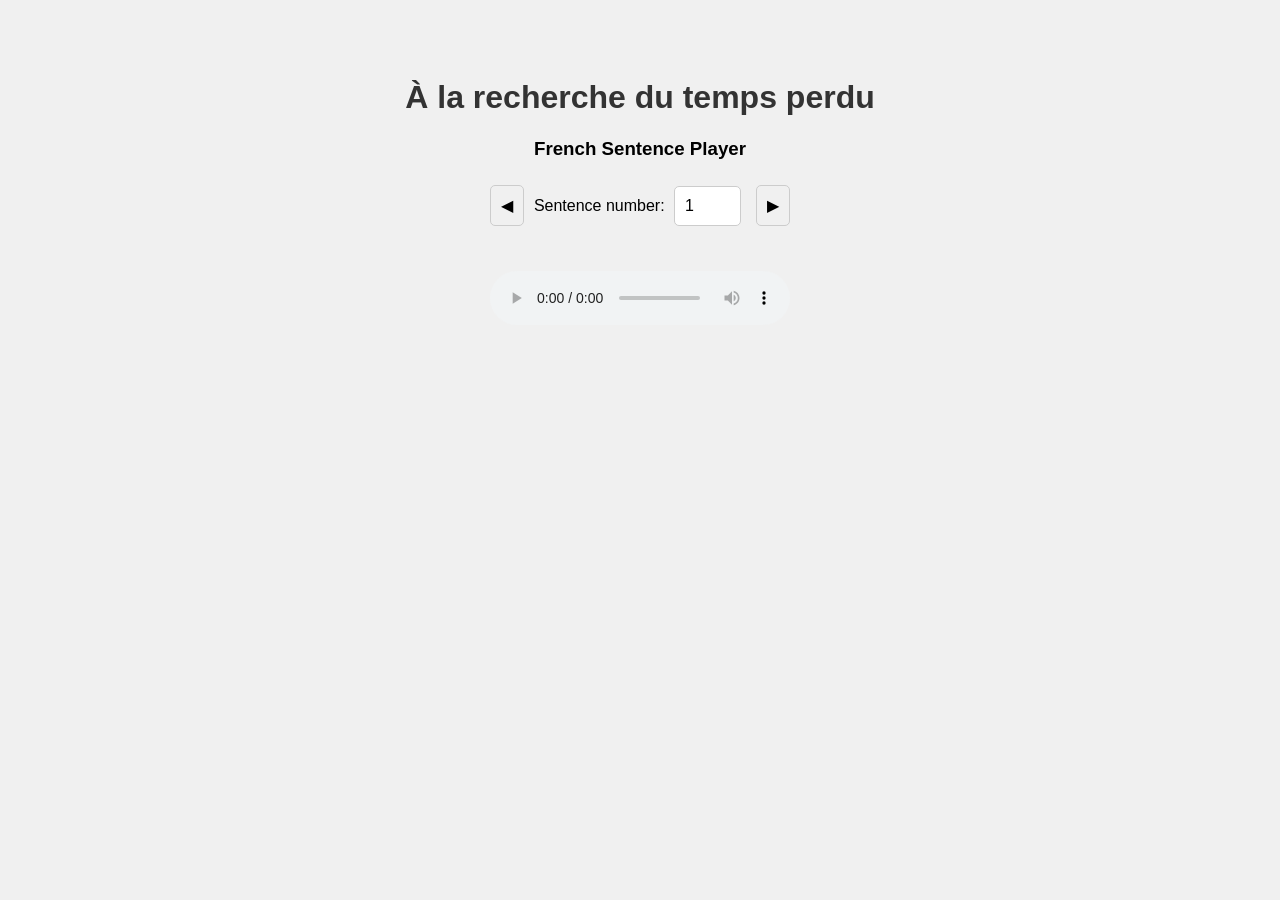
==== index.html @ c9ec8271 "Initial commit" ====
<!DOCTYPE html>
<html lang="en">
<head>
    <meta charset="UTF-8">
    <meta name="viewport" content="width=device-width, initial-scale=1.0">
    <title>French Sentence Player</title>
    <style>
        body {
            font-family: Arial, sans-serif;
            background-color: #f0f0f0;
            text-align: center;
            padding: 50px;
        }
        h1 {
            color: #333;
        }
        .controls {
            margin: 20px;
        }
        .controls input, .controls button {
            font-size: 16px;
            padding: 10px;
            margin: 5px;
            border: 1px solid #ccc;
            border-radius: 5px;
        }
        .icon-button {
            background: none;
            border: none;
            font-size: 24px;
            cursor: pointer;
        }
        .icon-button:hover {
            color: #007bff;
        }
        #audioPlayer {
            margin-top: 20px;
        }
        #warning {
            color: red;
            font-weight: bold;
        }
    </style>
</head>
<body>
    <h1>À la recherche du temps perdu</h1>
    <h3>French Sentence Player</h3>
    <div class="controls">
        <button class="icon-button" onclick="changeSentence(-1)" title="Previous">&#9664;</button>
        <label for="sentenceNumber">Sentence number:</label>
        <input type="number" id="sentenceNumber" min="1" max="60" value="1" onchange="playAudio()">
        <button class="icon-button" onclick="changeSentence(1)" title="Next">&#9654;</button>
    </div>
    <div id="warning"></div>
    <audio id="audioPlayer" controls>
        <source id="audioSource" src="">
    </audio>

    <script>
        function playAudio() {
            var sentenceNumber = parseInt(document.getElementById('sentenceNumber').value);
            var audioSource = document.getElementById('audioSource');
            var audioPlayer = document.getElementById('audioPlayer');
            var warning = document.getElementById('warning');

            // Check if the sentence number is within the valid range
            if (sentenceNumber < 1 || sentenceNumber > 60) {
                warning.textContent = "Sentence number must be between 1 and 60.";
                audioSource.src = '';  // Clear the audio source
                audioPlayer.pause();
            } else {
                warning.textContent = '';  // Clear any warning message
                audioSource.src = 'audio/sentence_' + sentenceNumber + '.mp3';
                audioPlayer.load();  // Load the new audio file
                audioPlayer.play();  // Play the audio
            }
        }

        function changeSentence(change) {
            var sentenceInput = document.getElementById('sentenceNumber');
            var newNumber = parseInt(sentenceInput.value) + change;

            // Ensure sentence number is within the valid range
            if (newNumber < 1) newNumber = 1;
            if (newNumber > 60) newNumber = 60;

            sentenceInput.value = newNumber;
            playAudio();
        }

        // Initialize by playing the first sentence
        playAudio();
    </script>
</body>
</html>
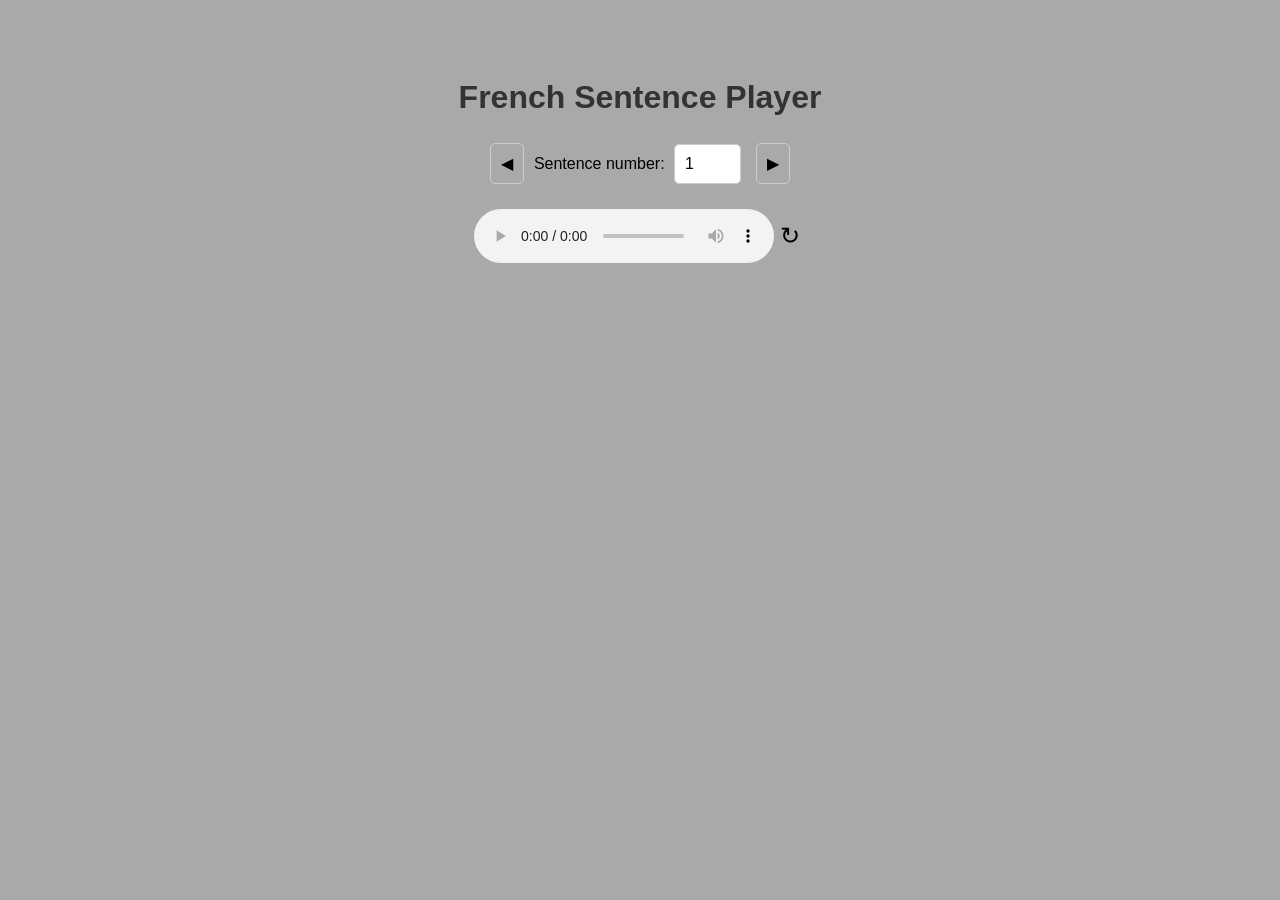
==== commit 744e2bd7: "feat: added a repeat button" ====
--- a/index.html
+++ b/index.html
@@ -7,7 +7,7 @@
     <style>
         body {
             font-family: Arial, sans-serif;
-            background-color: #f0f0f0;
+            background-color: #aaa9a9;
             text-align: center;
             padding: 50px;
         }
@@ -33,7 +33,10 @@
         .icon-button:hover {
             color: #007bff;
         }
-        #audioPlayer {
+        #audioPlayerContainer {
+            display: flex;
+            align-items: center;
+            justify-content: center;
             margin-top: 20px;
         }
         #warning {
@@ -43,8 +46,7 @@
     </style>
 </head>
 <body>
-    <h1>À la recherche du temps perdu</h1>
-    <h3>French Sentence Player</h3>
+    <h1>French Sentence Player</h1>
     <div class="controls">
         <button class="icon-button" onclick="changeSentence(-1)" title="Previous">&#9664;</button>
         <label for="sentenceNumber">Sentence number:</label>
@@ -52,9 +54,12 @@
         <button class="icon-button" onclick="changeSentence(1)" title="Next">&#9654;</button>
     </div>
     <div id="warning"></div>
-    <audio id="audioPlayer" controls>
-        <source id="audioSource" src="">
-    </audio>
+    <div id="audioPlayerContainer">
+        <audio id="audioPlayer" controls>
+            <source id="audioSource" src="">
+        </audio>
+        <button class="icon-button" onclick="repeatAudio()" title="Repeat">&#x21bb;</button>
+    </div>
 
     <script>
         function playAudio() {
@@ -88,6 +93,12 @@
             playAudio();
         }
 
+        function repeatAudio() {
+            var audioPlayer = document.getElementById('audioPlayer');
+            audioPlayer.currentTime = 0;  // Reset the audio to the beginning
+            audioPlayer.play();  // Play the audio
+        }
+
         // Initialize by playing the first sentence
         playAudio();
     </script>
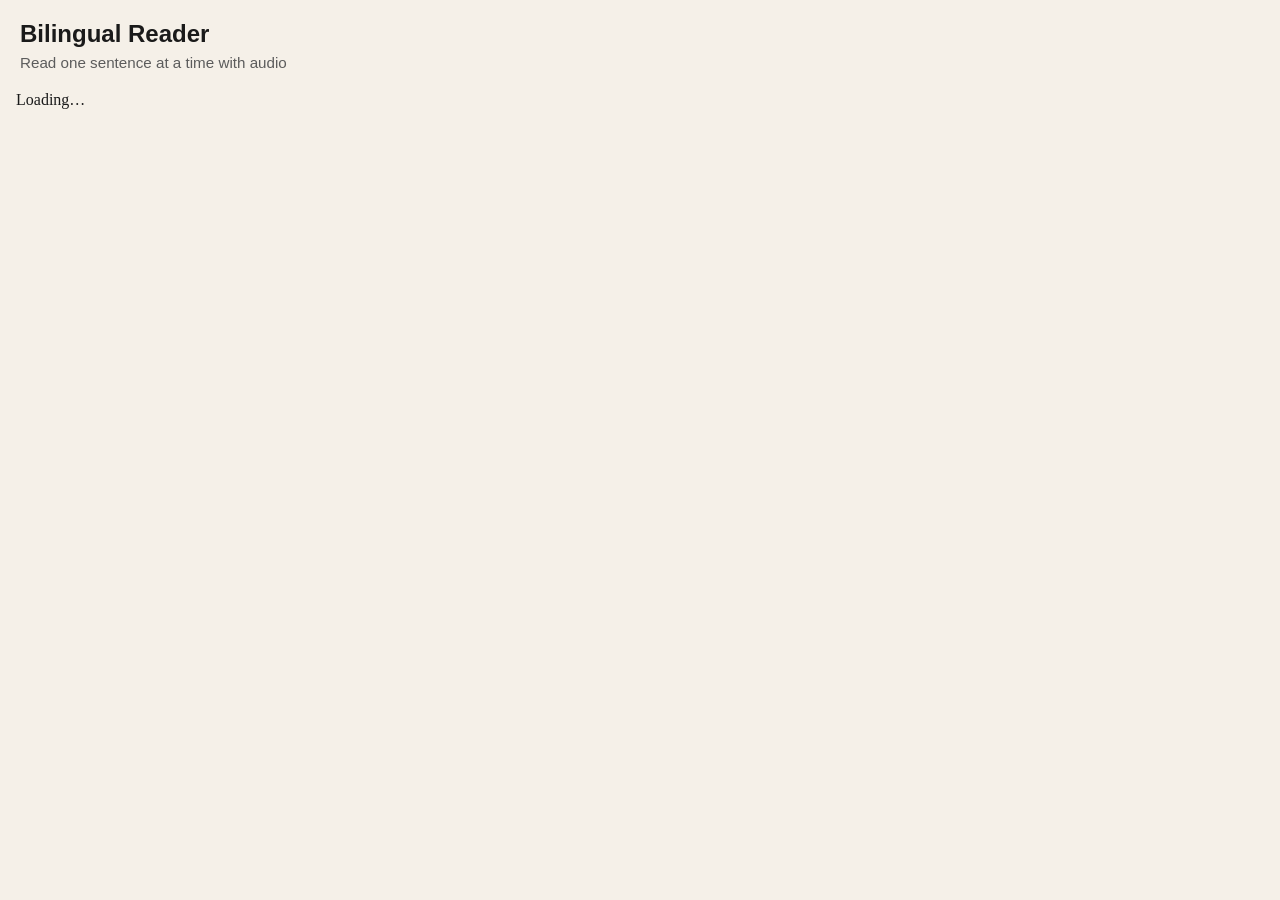
==== commit 61bd3c81: "init: mvp v.1" ====
--- a/index.html
+++ b/index.html
@@ -1,106 +1,11 @@
 <!DOCTYPE html>
 <html lang="en">
 <head>
-    <meta charset="UTF-8">
-    <meta name="viewport" content="width=device-width, initial-scale=1.0">
-    <title>French Sentence Player</title>
-    <style>
-        body {
-            font-family: Arial, sans-serif;
-            background-color: #aaa9a9;
-            text-align: center;
-            padding: 50px;
-        }
-        h1 {
-            color: #333;
-        }
-        .controls {
-            margin: 20px;
-        }
-        .controls input, .controls button {
-            font-size: 16px;
-            padding: 10px;
-            margin: 5px;
-            border: 1px solid #ccc;
-            border-radius: 5px;
-        }
-        .icon-button {
-            background: none;
-            border: none;
-            font-size: 24px;
-            cursor: pointer;
-        }
-        .icon-button:hover {
-            color: #007bff;
-        }
-        #audioPlayerContainer {
-            display: flex;
-            align-items: center;
-            justify-content: center;
-            margin-top: 20px;
-        }
-        #warning {
-            color: red;
-            font-weight: bold;
-        }
-    </style>
+  <meta charset="UTF-8">
+  <meta http-equiv="refresh" content="0; url=web/">
+  <title>Bilingual Reader</title>
 </head>
 <body>
-    <h1>French Sentence Player</h1>
-    <div class="controls">
-        <button class="icon-button" onclick="changeSentence(-1)" title="Previous">&#9664;</button>
-        <label for="sentenceNumber">Sentence number:</label>
-        <input type="number" id="sentenceNumber" min="1" max="60" value="1" onchange="playAudio()">
-        <button class="icon-button" onclick="changeSentence(1)" title="Next">&#9654;</button>
-    </div>
-    <div id="warning"></div>
-    <div id="audioPlayerContainer">
-        <audio id="audioPlayer" controls>
-            <source id="audioSource" src="">
-        </audio>
-        <button class="icon-button" onclick="repeatAudio()" title="Repeat">&#x21bb;</button>
-    </div>
-
-    <script>
-        function playAudio() {
-            var sentenceNumber = parseInt(document.getElementById('sentenceNumber').value);
-            var audioSource = document.getElementById('audioSource');
-            var audioPlayer = document.getElementById('audioPlayer');
-            var warning = document.getElementById('warning');
-
-            // Check if the sentence number is within the valid range
-            if (sentenceNumber < 1 || sentenceNumber > 60) {
-                warning.textContent = "Sentence number must be between 1 and 60.";
-                audioSource.src = '';  // Clear the audio source
-                audioPlayer.pause();
-            } else {
-                warning.textContent = '';  // Clear any warning message
-                audioSource.src = 'audio/sentence_' + sentenceNumber + '.mp3';
-                audioPlayer.load();  // Load the new audio file
-                audioPlayer.play();  // Play the audio
-            }
-        }
-
-        function changeSentence(change) {
-            var sentenceInput = document.getElementById('sentenceNumber');
-            var newNumber = parseInt(sentenceInput.value) + change;
-
-            // Ensure sentence number is within the valid range
-            if (newNumber < 1) newNumber = 1;
-            if (newNumber > 60) newNumber = 60;
-
-            sentenceInput.value = newNumber;
-            playAudio();
-        }
-
-        function repeatAudio() {
-            var audioPlayer = document.getElementById('audioPlayer');
-            audioPlayer.currentTime = 0;  // Reset the audio to the beginning
-            audioPlayer.play();  // Play the audio
-        }
-
-        // Initialize by playing the first sentence
-        playAudio();
-    </script>
+  <p><a href="web/">Open Bilingual Reader</a></p>
 </body>
 </html>
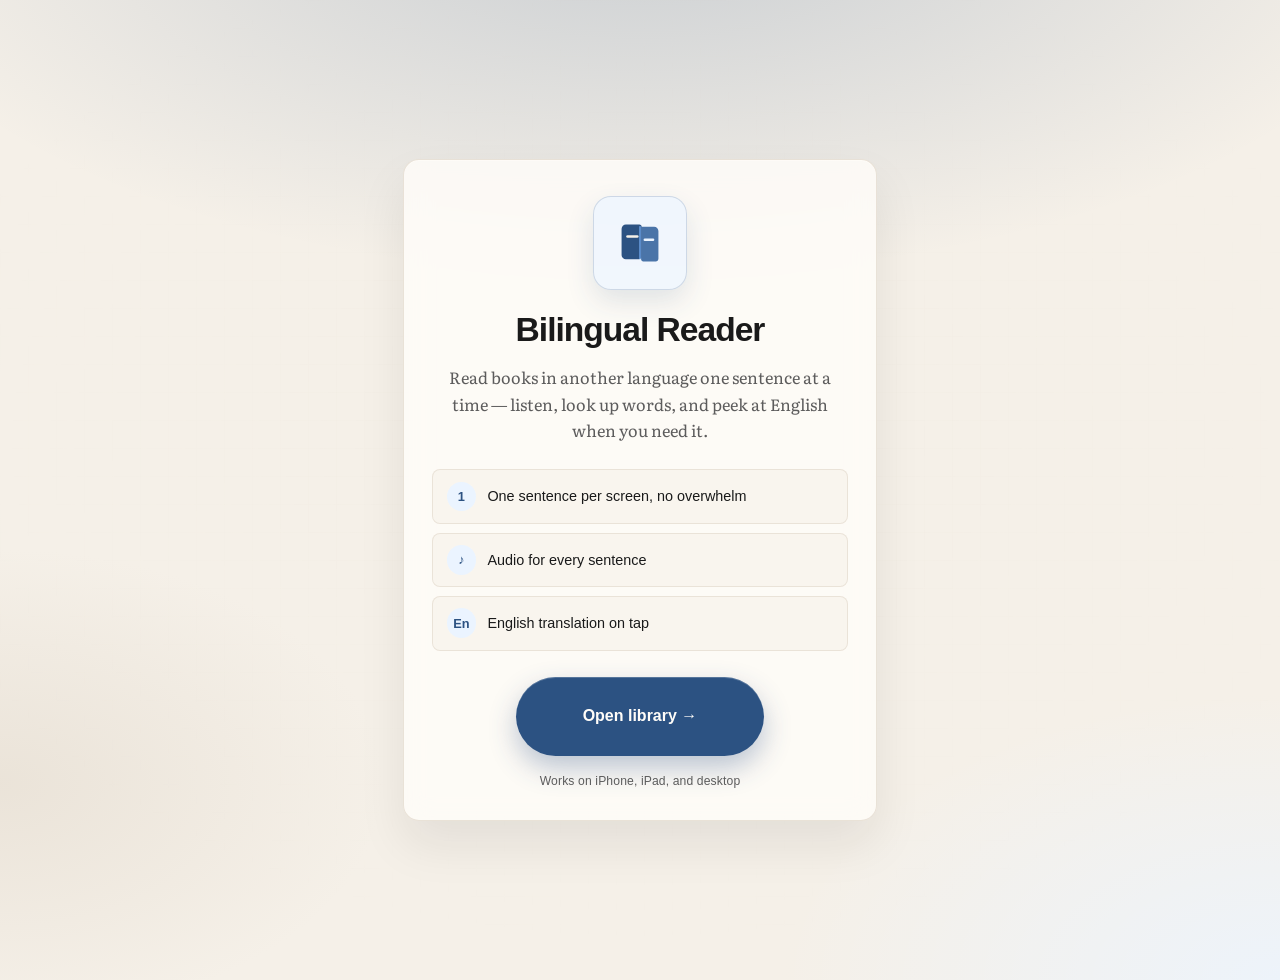
==== commit 4916866c: "feat: add Le Petit Nicolas, landing page, and reader polish Add the new book to the catalog, fix tra" ====
--- a/index.html
+++ b/index.html
@@ -2,10 +2,34 @@
 <html lang="en">
 <head>
   <meta charset="UTF-8">
-  <meta http-equiv="refresh" content="0; url=web/">
+  <meta name="viewport" content="width=device-width, initial-scale=1.0, viewport-fit=cover">
+  <meta name="description" content="Read foreign books one sentence at a time — with audio and translations.">
+  <meta name="theme-color" content="#f5f0e8">
   <title>Bilingual Reader</title>
+  <link rel="icon" href="web/icon.svg" type="image/svg+xml">
+  <link rel="apple-touch-icon" href="web/icon.svg">
+  <link rel="preconnect" href="https://fonts.googleapis.com">
+  <link rel="preconnect" href="https://fonts.gstatic.com" crossorigin>
+  <link href="https://fonts.googleapis.com/css2?family=Literata:opsz,wght@8..72,400;8..72,500&display=swap" rel="stylesheet">
+  <link rel="stylesheet" href="web/styles/tokens.css">
+  <link rel="stylesheet" href="landing.css">
 </head>
-<body>
-  <p><a href="web/">Open Bilingual Reader</a></p>
+<body class="landing">
+  <main class="landing-card">
+    <div class="landing-logo-wrap">
+      <img class="landing-logo" src="web/logo.svg" width="52" height="52" alt="">
+    </div>
+    <h1>Bilingual Reader</h1>
+    <p class="landing-tagline">
+      Read books in another language one sentence at a time — listen, look up words, and peek at English when you need it.
+    </p>
+    <ul class="landing-features">
+      <li><span>1</span> One sentence per screen, no overwhelm</li>
+      <li><span>♪</span> Audio for every sentence</li>
+      <li><span>En</span> English translation on tap</li>
+    </ul>
+    <a class="landing-cta" href="web/">Open library →</a>
+    <p class="landing-foot">Works on iPhone, iPad, and desktop</p>
+  </main>
 </body>
 </html>
--- a/web/styles/tokens.css
+++ b/web/styles/tokens.css
@@ -0,0 +1,63 @@
+:root {
+  --bg: #f5f0e8;
+  --surface: #fffdf9;
+  --text: #1a1a1a;
+  --text-muted: #5c5c5c;
+  --accent: #2c5282;
+  --accent-soft: #ebf4ff;
+  --border: #e2d9cc;
+  --error-bg: #fed7d7;
+  --error-text: #9b2c2c;
+
+  --font-serif: Georgia, "Times New Roman", serif;
+  --font-en: "Literata", Georgia, "Times New Roman", serif;
+  --font-ui: -apple-system, BlinkMacSystemFont, "Segoe UI", sans-serif;
+  --font-scale: 1;
+  --text-fr: calc(1.45rem * var(--font-scale));
+  --text-en: calc(1.05rem * var(--font-scale));
+  --leading-fr: 1.7;
+  --content-max: 36rem;
+  --radius: 12px;
+  --radius-sm: 8px;
+  --ease: cubic-bezier(0.25, 0.1, 0.25, 1);
+  --duration: 220ms;
+
+  --safe-bottom: env(safe-area-inset-bottom, 0px);
+  --safe-top: env(safe-area-inset-top, 0px);
+}
+
+@media (prefers-color-scheme: dark) {
+  :root:not([data-theme="light"]) {
+    --bg: #141210;
+    --surface: #1e1b18;
+    --text: #f0ebe3;
+    --text-muted: #a39a90;
+    --accent: #7eb6ff;
+    --accent-soft: #1a2838;
+    --border: #3a3530;
+    --error-bg: #3d2020;
+    --error-text: #feb2b2;
+  }
+}
+
+:root[data-theme="dark"] {
+  --bg: #141210;
+  --surface: #1e1b18;
+  --text: #f0ebe3;
+  --text-muted: #a39a90;
+  --accent: #7eb6ff;
+  --accent-soft: #1a2838;
+  --border: #3a3530;
+  --error-bg: #3d2020;
+  --error-text: #feb2b2;
+}
+
+:root[data-theme="light"] {
+  --bg: #f5f0e8;
+  --surface: #fffdf9;
+  --text: #1a1a1a;
+  --text-muted: #5c5c5c;
+  --accent: #2c5282;
+  --accent-soft: #ebf4ff;
+  --border: #e2d9cc;
+}
--- a/landing.css
+++ b/landing.css
@@ -0,0 +1,172 @@
+body.landing {
+  margin: 0;
+  color: var(--text);
+  background: var(--bg);
+  font-family: var(--font-ui);
+  -webkit-font-smoothing: antialiased;
+}
+
+.landing {
+  position: relative;
+  min-height: 100dvh;
+  display: grid;
+  place-items: center;
+  padding: 2.5rem 1.5rem;
+  overflow: hidden;
+  isolation: isolate;
+}
+
+/* Layered ambient background */
+.landing::before,
+.landing::after {
+  content: "";
+  position: absolute;
+  inset: 0;
+  pointer-events: none;
+  z-index: 0;
+}
+
+.landing::before {
+  background:
+    radial-gradient(ellipse 90% 55% at 50% -10%, color-mix(in srgb, var(--accent) 22%, transparent), transparent 70%),
+    radial-gradient(ellipse 60% 45% at 100% 100%, color-mix(in srgb, var(--accent-soft) 80%, transparent), transparent 65%),
+    radial-gradient(ellipse 50% 40% at 0% 80%, color-mix(in srgb, var(--border) 55%, transparent), transparent 60%);
+}
+
+.landing::after {
+  opacity: 0.35;
+  background-image:
+    linear-gradient(color-mix(in srgb, var(--border) 18%, transparent) 1px, transparent 1px),
+    linear-gradient(90deg, color-mix(in srgb, var(--border) 18%, transparent) 1px, transparent 1px);
+  background-size: 28px 28px;
+  mask-image: radial-gradient(ellipse 80% 70% at 50% 45%, black 20%, transparent 75%);
+}
+
+.landing-card {
+  position: relative;
+  z-index: 1;
+  width: min(100%, 26rem);
+  padding: 2.25rem 1.75rem 2rem;
+  text-align: center;
+  background: color-mix(in srgb, var(--surface) 82%, transparent);
+  border: 1px solid color-mix(in srgb, var(--border) 75%, transparent);
+  border-radius: calc(var(--radius) + 4px);
+  box-shadow:
+    0 24px 48px color-mix(in srgb, var(--text) 8%, transparent),
+    0 1px 0 color-mix(in srgb, var(--surface) 60%, transparent) inset;
+  backdrop-filter: blur(14px);
+}
+
+.landing-logo-wrap {
+  width: 5.75rem;
+  height: 5.75rem;
+  margin: 0 auto 1.35rem;
+  display: grid;
+  place-items: center;
+  border-radius: 18px;
+  background: color-mix(in srgb, var(--accent-soft) 70%, transparent);
+  border: 1px solid color-mix(in srgb, var(--accent) 18%, transparent);
+  box-shadow: 0 12px 28px color-mix(in srgb, var(--accent) 14%, transparent);
+}
+
+.landing-logo {
+  width: 3.25rem;
+  height: 3.25rem;
+  display: block;
+}
+
+.landing h1 {
+  margin: 0;
+  font-size: clamp(1.65rem, 5vw, 2.1rem);
+  font-weight: 700;
+  letter-spacing: -0.03em;
+  line-height: 1.15;
+}
+
+.landing-tagline {
+  margin: 0.9rem 0 0;
+  font-family: var(--font-en);
+  font-size: 1.02rem;
+  line-height: 1.6;
+  color: var(--text-muted);
+}
+
+.landing-features {
+  margin: 1.65rem 0 0;
+  padding: 0;
+  list-style: none;
+  display: grid;
+  gap: 0.55rem;
+  text-align: left;
+  font-size: 0.9rem;
+}
+
+.landing-features li {
+  display: flex;
+  align-items: center;
+  gap: 0.7rem;
+  padding: 0.72rem 0.85rem;
+  background: color-mix(in srgb, var(--bg) 55%, transparent);
+  border: 1px solid color-mix(in srgb, var(--border) 65%, transparent);
+  border-radius: var(--radius-sm);
+}
+
+.landing-features span {
+  flex-shrink: 0;
+  width: 1.85rem;
+  height: 1.85rem;
+  display: grid;
+  place-items: center;
+  border-radius: 50%;
+  background: var(--accent-soft);
+  color: var(--accent);
+  font-size: 0.8rem;
+  font-weight: 600;
+}
+
+.landing-cta {
+  display: inline-flex;
+  align-items: center;
+  justify-content: center;
+  gap: 0.45rem;
+  margin-top: 1.65rem;
+  min-height: 50px;
+  min-width: 12rem;
+  padding: 0.9rem 1.75rem;
+  border-radius: 999px;
+  background: var(--accent);
+  color: var(--surface);
+  font-size: 1rem;
+  font-weight: 600;
+  text-decoration: none;
+  box-shadow:
+    0 12px 28px color-mix(in srgb, var(--accent) 32%, transparent),
+    0 1px 0 color-mix(in srgb, white 20%, transparent) inset;
+  transition:
+    transform var(--duration) var(--ease),
+    box-shadow var(--duration) var(--ease);
+}
+
+.landing-cta:hover {
+  transform: translateY(-2px);
+  box-shadow:
+    0 16px 34px color-mix(in srgb, var(--accent) 38%, transparent),
+    0 1px 0 color-mix(in srgb, white 20%, transparent) inset;
+}
+
+.landing-cta:active {
+  transform: translateY(0);
+}
+
+.landing-foot {
+  margin: 1.15rem 0 0;
+  font-size: 0.76rem;
+  color: var(--text-muted);
+  letter-spacing: 0.01em;
+}
+
+@media (prefers-reduced-motion: reduce) {
+  .landing-cta {
+    transition: none;
+  }
+}
